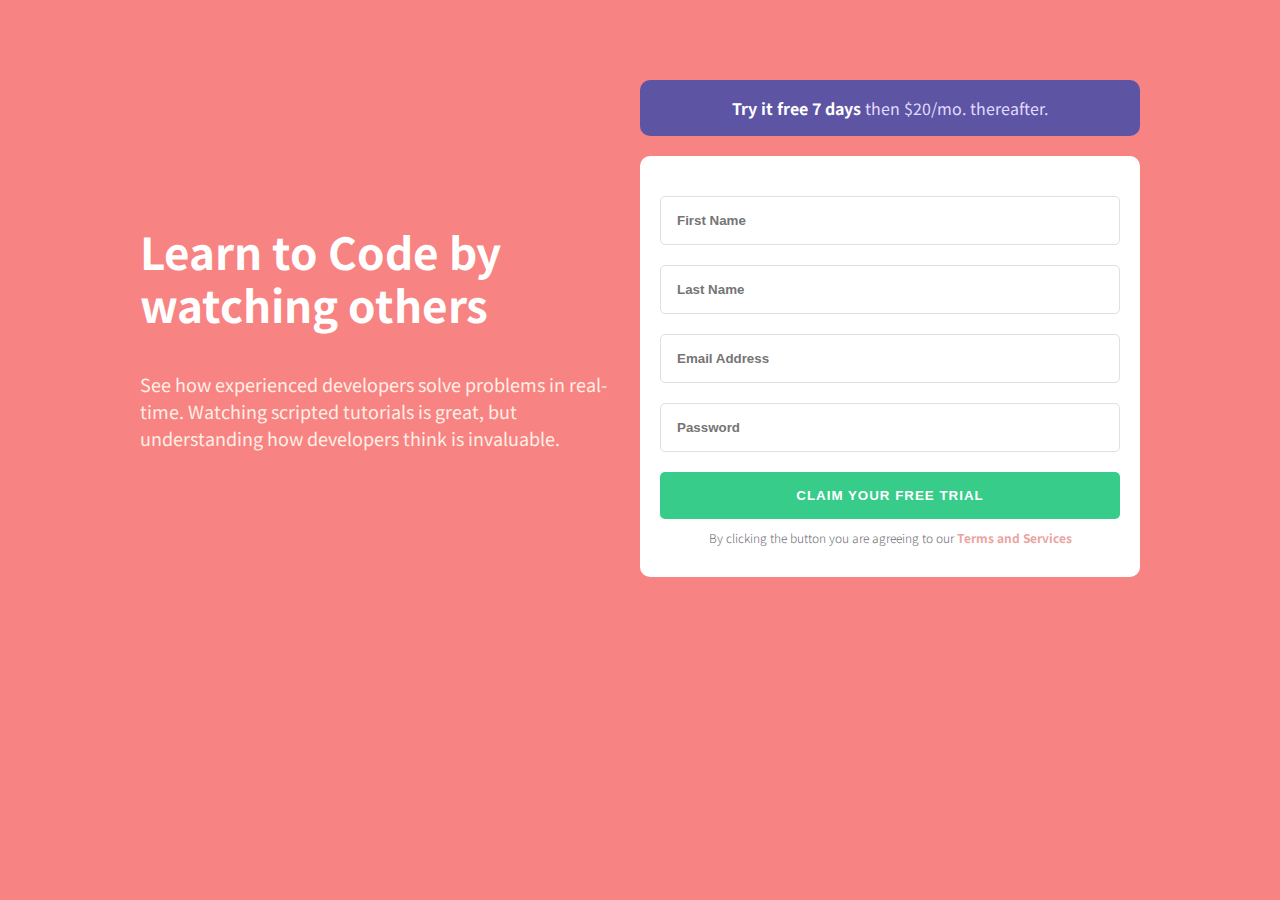
==== block-BHaaci/index.html @ d6ee18f1 "Add HTML Forms Assignment 1" ====
<!DOCTYPE html>
<html lang="en">
<head>
    <meta charset="UTF-8">
    <meta name="viewport" content="width=device-width, initial-scale=1.0">
    <link rel="preconnect" href="https://fonts.gstatic.com">
    <link href="https://fonts.googleapis.com/css2?family=Noto+Sans+JP:wght@300;400;700&display=swap" rel="stylesheet">
    <link rel="stylesheet" href="assets/stylesheet/style.css">
    <title>Building HTML Forms | Assignment 1</title>
</head>
<body>
    <main class="main container">
        <section>
            <header>
                <h1 class="heading">Learn to Code by watching others</h1>
                <p class="sub-heading">See how experienced developers solve problems in real-time. Watching scripted tutorials is great, but understanding how developers think is invaluable.</p>
            </header>
        </section>
        <section>
            <div>
                <p class="offer">
                    Try it free 7 days <span>then $20/mo. thereafter.</span>
                </p>
            </div>
            <form class="form" action="index.html" method="POST">
                <fieldset>
                    <input class="form-control" type="text" name="first-name" placeholder="First Name">
                    <input class="form-control" type="text" name="last-name" placeholder="Last Name">
                    <input class="form-control" type="email" name="email" placeholder="Email Address">
                    <input class="form-control" type="password" name="password" placeholder="Password">
                    <button>Claim Your Free Trial</button>
                    <p class="terms">By clicking the button you are agreeing to our <span>Terms and Services</span></p>
                </fieldset>
            </form>
        </section>
    </main>
</body>
</html>
---- block-BHaaci/assets/stylesheet/style.css ----
/* http://meyerweb.com/eric/tools/css/reset/ 
   v2.0 | 20110126
   License: none (public domain)
*/

html, body, div, span, applet, object, iframe,
h1, h2, h3, h4, h5, h6, p, blockquote, pre,
a, abbr, acronym, address, big, cite, code,
del, dfn, em, img, ins, kbd, q, s, samp,
small, strike, strong, sub, sup, tt, var,
b, u, i, center,
dl, dt, dd, ol, ul, li,
fieldset, form, label, legend,
table, caption, tbody, tfoot, thead, tr, th, td,
article, aside, canvas, details, embed, 
figure, figcaption, footer, header, hgroup, 
menu, nav, output, ruby, section, summary,
time, mark, audio, video {
	margin: 0;
	padding: 0;
	border: 0;
	font-size: 100%;
	font: inherit;
	vertical-align: baseline;
}
/* HTML5 display-role reset for older browsers */
article, aside, details, figcaption, figure, 
footer, header, hgroup, menu, nav, section {
	display: block;
}
body {
	line-height: 1;
}
ol, ul {
	list-style: none;
}
blockquote, q {
	quotes: none;
}
blockquote:before, blockquote:after,
q:before, q:after {
	content: '';
	content: none;
}
table {
	border-collapse: collapse;
	border-spacing: 0;
}

/* CUSTOM STYLES */

* {
    box-sizing: border-box;
}

body {
    background: url("../bg-intro-desktop.png") , #F88383;
    padding: 80px 0;
    line-height: 1.5;
    font-family: 'Noto Sans JP', sans-serif;
}

.container {
    max-width: 1000px;
    margin: 0 auto;
}

.main {
    display: flex;
    justify-content: space-between;
    align-items: center;
}

section {
    width: 50%;
}

.heading {
    font-size: 44px;
    font-weight: 700;
    color: #fff;
    line-height: 1.2;
}

.sub-heading {
    font-size: 18px;
    color: #ffefe5;
    margin-top: 40px;
}

.offer {
    background-color: #5d54a3;
    border-radius: 6px;
    padding: 16px;
    color: white;
    font-weight: 700;
    text-align: center;
    border-radius: 10px;
}

.offer span {
    color: #e1dbff;
    font-weight: 400;
}

.form {
    background-color: #fff;
    padding: 20px;
    margin: 20px 0;
    border-radius: 10px;
}

.form-control {
    display: block;
    width: 100%;
    padding: 16px;
    margin: 20px 0;
    border-radius: 5px;
    border: none;
    border: 1px solid #dfdfdf;
    color: #bdbcc1;
    font-weight: 700;
}

.form-control:focus {
    border-color: #615d78;
    border-radius: 5px;
    color: #3d3c42;
}

button {
    background-color: #37cc8a;
    color: white;
    text-transform: uppercase;
    border: none;
    font-weight: 700;
    padding: 16px;
    border-radius: 5px;
    width: 100%;
    letter-spacing: 1px;
}

.terms {
    color: #6f6e75;
    font-size: 12px;
    text-align: center;
    margin: 10px 0;
    font-weight: 300;
}

.terms span {
    color: #eba4a0;
    font-weight: 700;
}
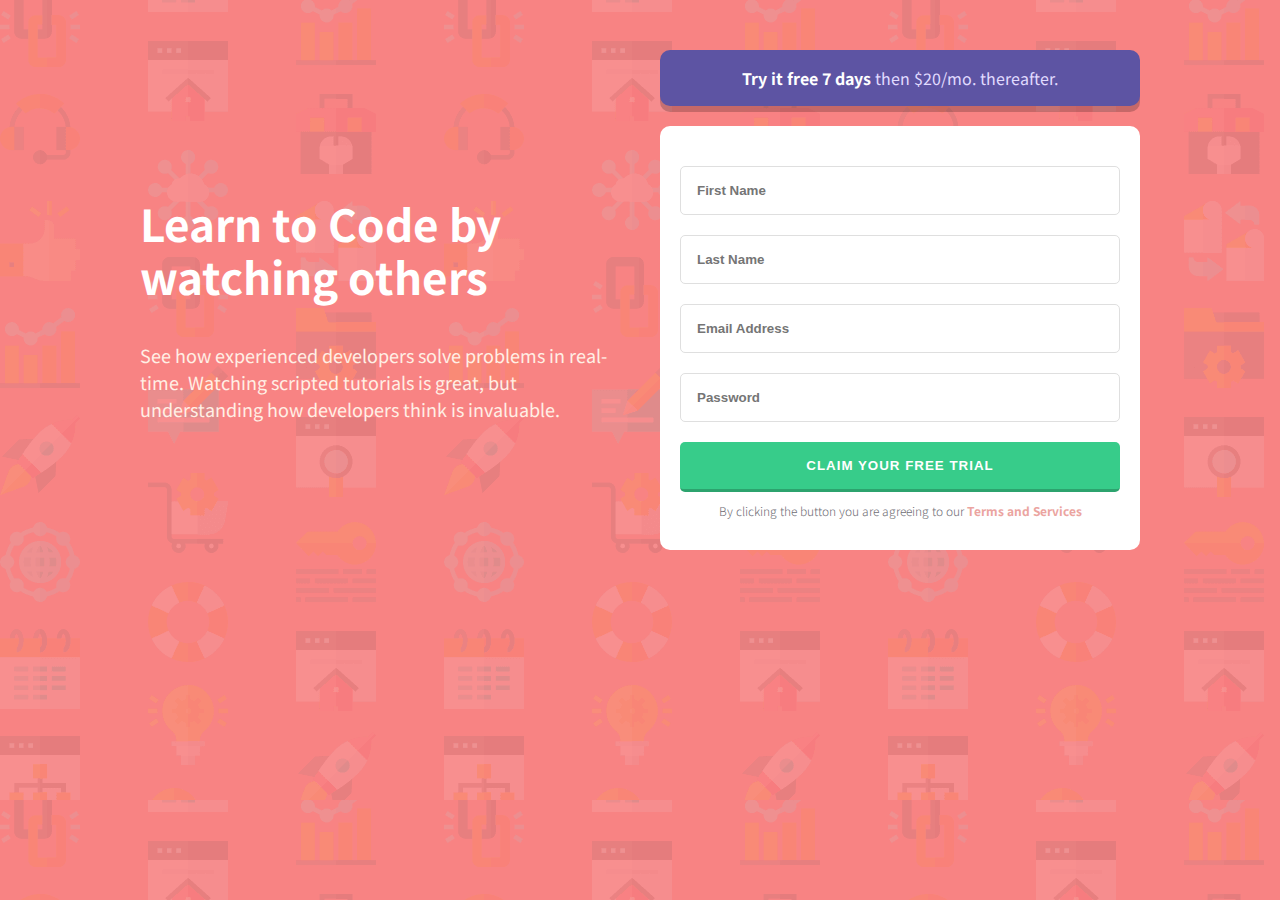
==== commit a496bad7: "Add styling" ====
--- a/block-BHaaci/index.html
+++ b/block-BHaaci/index.html
@@ -10,26 +10,26 @@
 </head>
 <body>
     <main class="main container">
-        <section>
+        <section class="flex-48">
             <header>
                 <h1 class="heading">Learn to Code by watching others</h1>
                 <p class="sub-heading">See how experienced developers solve problems in real-time. Watching scripted tutorials is great, but understanding how developers think is invaluable.</p>
             </header>
         </section>
-        <section>
+        <section class="flex-48">
             <div>
-                <p class="offer">
+                <a href="#" class="offer">
                     Try it free 7 days <span>then $20/mo. thereafter.</span>
-                </p>
+                </a>
             </div>
             <form class="form" action="index.html" method="POST">
                 <fieldset>
-                    <input class="form-control" type="text" name="first-name" placeholder="First Name">
-                    <input class="form-control" type="text" name="last-name" placeholder="Last Name">
-                    <input class="form-control" type="email" name="email" placeholder="Email Address">
-                    <input class="form-control" type="password" name="password" placeholder="Password">
-                    <button>Claim Your Free Trial</button>
-                    <p class="terms">By clicking the button you are agreeing to our <span>Terms and Services</span></p>
+                    <input class="form-control" type="text" name="first-name" placeholder="First Name" required>
+                    <input class="form-control" type="text" name="last-name" placeholder="Last Name" required>
+                    <input class="form-control" type="email" name="email" placeholder="Email Address" required>
+                    <input class="form-control" type="password" name="password" placeholder="Password" required>
+                    <input class="btn" type="submit" value="Claim Your Free Trial">
+                    <p class="terms">By clicking the button you are agreeing to our <a href="#">Terms and Services</a></p>
                 </fieldset>
             </form>
         </section>
--- a/block-BHaaci/assets/stylesheet/style.css
+++ b/block-BHaaci/assets/stylesheet/style.css
@@ -55,7 +55,7 @@
 
 body {
     background: url("../bg-intro-desktop.png") , #F88383;
-    padding: 80px 0;
+    padding-top: 50px;
     line-height: 1.5;
     font-family: 'Noto Sans JP', sans-serif;
 }
@@ -71,8 +71,8 @@
     align-items: center;
 }
 
-section {
-    width: 50%;
+.flex-48 {
+    flex: 0 1 48%;
 }
 
 .heading {
@@ -89,6 +89,7 @@
 }
 
 .offer {
+    display: block;
     background-color: #5d54a3;
     border-radius: 6px;
     padding: 16px;
@@ -96,6 +97,8 @@
     font-weight: 700;
     text-align: center;
     border-radius: 10px;
+    text-decoration: none;
+    box-shadow: 0 6px 0px rgba(0, 0, 0, 0.2);
 }
 
 .offer span {
@@ -116,10 +119,10 @@
     padding: 16px;
     margin: 20px 0;
     border-radius: 5px;
-    border: none;
     border: 1px solid #dfdfdf;
     color: #bdbcc1;
     font-weight: 700;
+    outline: 0;
 }
 
 .form-control:focus {
@@ -128,7 +131,7 @@
     color: #3d3c42;
 }
 
-button {
+.btn {
     background-color: #37cc8a;
     color: white;
     text-transform: uppercase;
@@ -137,6 +140,8 @@
     padding: 16px;
     border-radius: 5px;
     width: 100%;
+    letter-spacing: 1px;
+    border-bottom: 3px solid rgba(0, 0, 0, 0.2);
     letter-spacing: 1px;
 }
 
@@ -148,7 +153,8 @@
     font-weight: 300;
 }
 
-.terms span {
+.terms a {
     color: #eba4a0;
     font-weight: 700;
+    text-decoration: none;
 }